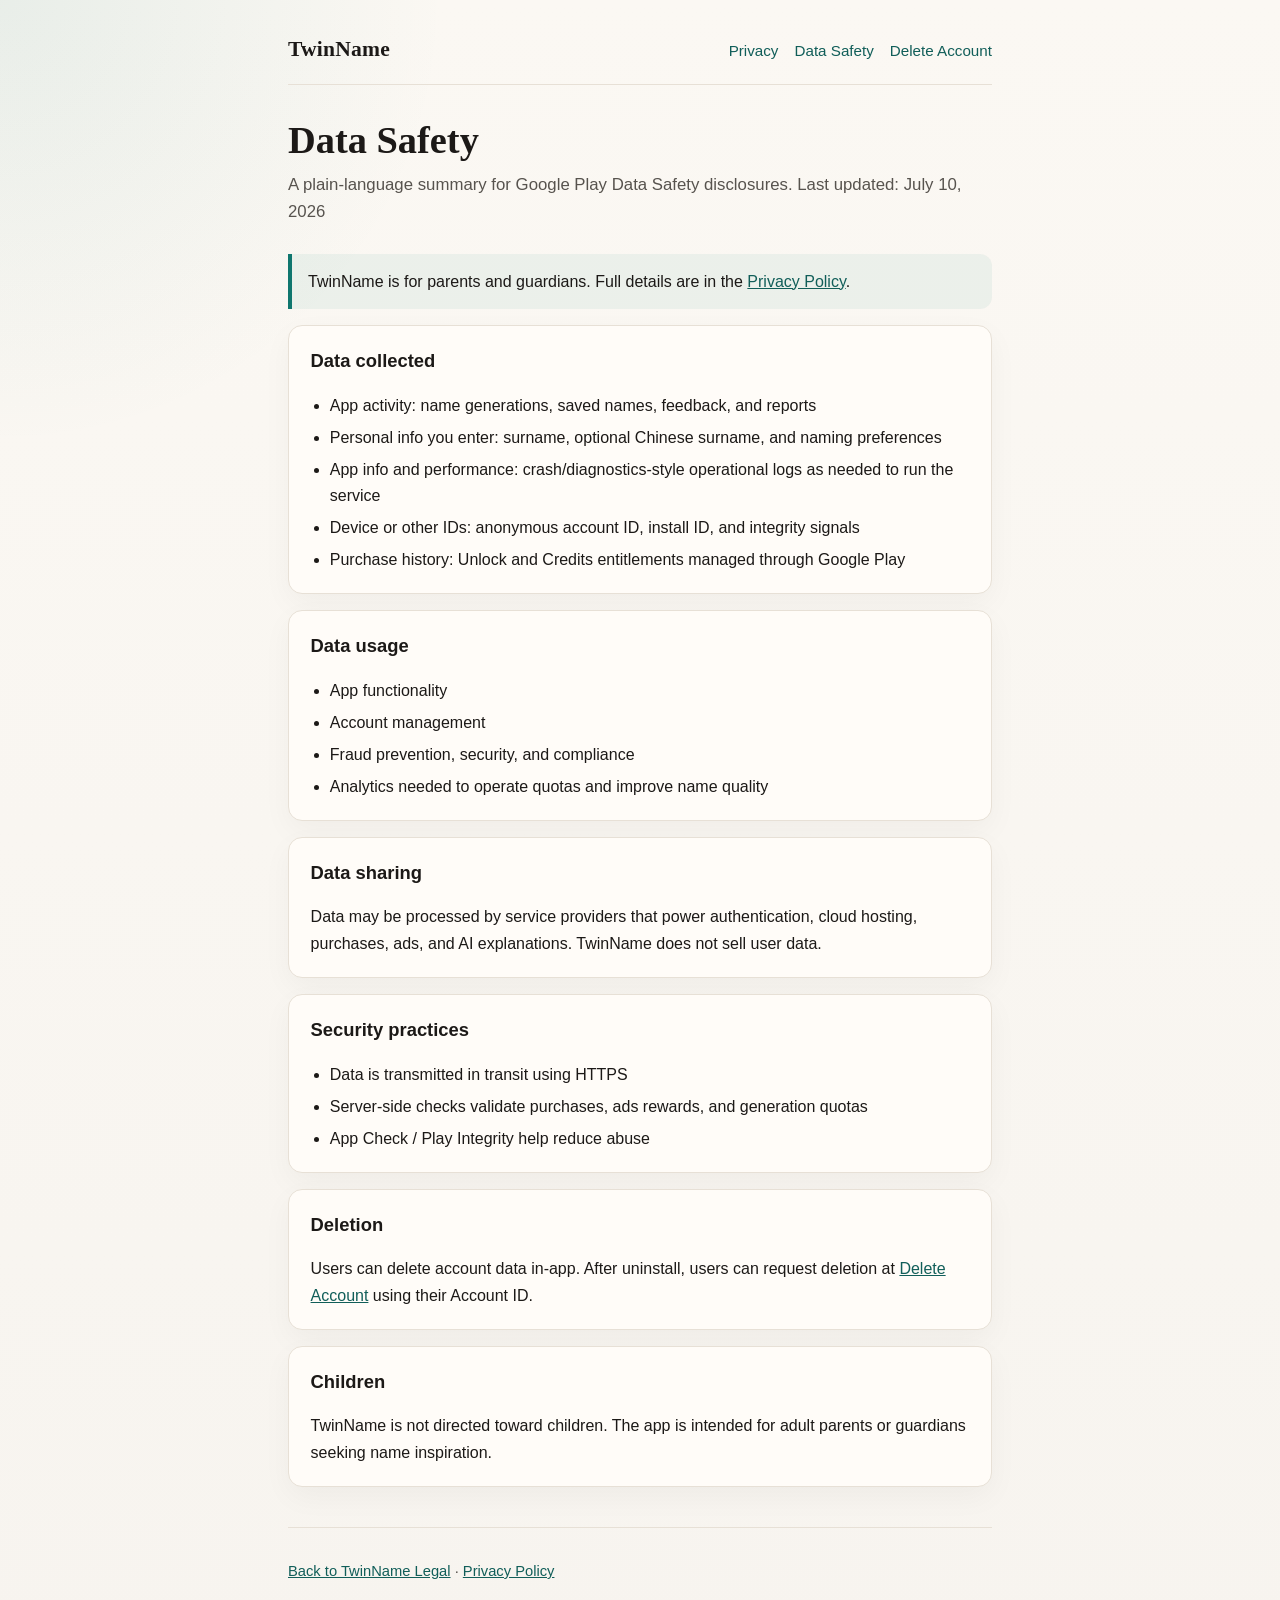
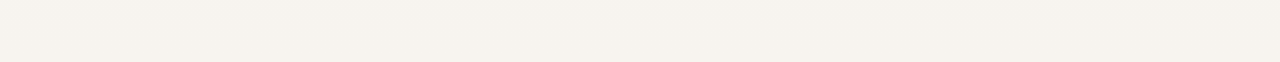
==== data-safety/index.html @ 8caa8a8e "第一次提交" ====
<!DOCTYPE html>
<html lang="en">
<head>
  <meta charset="utf-8">
  <meta name="viewport" content="width=device-width, initial-scale=1">
  <title>Data Safety · TwinName</title>
  <meta name="description" content="Google Play Data Safety summary for TwinName.">
  <link rel="stylesheet" href="../styles.css">
</head>
<body>
  <div class="wrap">
    <header class="site-header">
      <a class="brand" href="../">TwinName</a>
      <nav class="nav" aria-label="Legal pages">
        <a href="../privacy/">Privacy</a>
        <a href="../data-safety/">Data Safety</a>
        <a href="../delete-account/">Delete Account</a>
      </nav>
    </header>

    <section class="hero">
      <h1>Data Safety</h1>
      <p class="lede">A plain-language summary for Google Play Data Safety disclosures. Last updated: July 10, 2026</p>
    </section>

    <div class="notice">
      TwinName is for parents and guardians. Full details are in the <a href="../privacy/">Privacy Policy</a>.
    </div>

    <article class="card">
      <h2>Data collected</h2>
      <ul>
        <li>App activity: name generations, saved names, feedback, and reports</li>
        <li>Personal info you enter: surname, optional Chinese surname, and naming preferences</li>
        <li>App info and performance: crash/diagnostics-style operational logs as needed to run the service</li>
        <li>Device or other IDs: anonymous account ID, install ID, and integrity signals</li>
        <li>Purchase history: Unlock and Credits entitlements managed through Google Play</li>
      </ul>
    </article>

    <article class="card">
      <h2>Data usage</h2>
      <ul>
        <li>App functionality</li>
        <li>Account management</li>
        <li>Fraud prevention, security, and compliance</li>
        <li>Analytics needed to operate quotas and improve name quality</li>
      </ul>
    </article>

    <article class="card">
      <h2>Data sharing</h2>
      <p>
        Data may be processed by service providers that power authentication, cloud hosting, purchases, ads, and AI explanations.
        TwinName does not sell user data.
      </p>
    </article>

    <article class="card">
      <h2>Security practices</h2>
      <ul>
        <li>Data is transmitted in transit using HTTPS</li>
        <li>Server-side checks validate purchases, ads rewards, and generation quotas</li>
        <li>App Check / Play Integrity help reduce abuse</li>
      </ul>
    </article>

    <article class="card">
      <h2>Deletion</h2>
      <p>
        Users can delete account data in-app. After uninstall, users can request deletion at
        <a href="../delete-account/">Delete Account</a> using their Account ID.
      </p>
    </article>

    <article class="card">
      <h2>Children</h2>
      <p>
        TwinName is not directed toward children. The app is intended for adult parents or guardians seeking name inspiration.
      </p>
    </article>

    <footer class="site-footer">
      <p><a href="../">Back to TwinName Legal</a> · <a href="../privacy/">Privacy Policy</a></p>
    </footer>
  </div>
</body>
</html>
---- styles.css ----
:root {
  --bg: #f7f4ef;
  --ink: #1c1917;
  --muted: #57534e;
  --line: #e7e0d6;
  --card: #fffcf8;
  --accent: #0f766e;
  --accent-dark: #115e59;
  --danger: #9f1239;
  --radius: 14px;
  --max: 44rem;
  --font-sans: "Segoe UI", "Helvetica Neue", Arial, sans-serif;
  --font-display: Georgia, "Times New Roman", serif;
}

* {
  box-sizing: border-box;
}

html {
  scroll-behavior: smooth;
}

body {
  margin: 0;
  color: var(--ink);
  background:
    radial-gradient(circle at top left, rgba(15, 118, 110, 0.08), transparent 28rem),
    linear-gradient(180deg, #fbf8f3 0%, var(--bg) 100%);
  font-family: var(--font-sans);
  line-height: 1.65;
}

a {
  color: var(--accent-dark);
}

a:hover {
  color: var(--accent);
}

.wrap {
  width: min(100% - 2rem, var(--max));
  margin: 0 auto;
  padding: 2rem 0 4rem;
}

.site-header {
  display: flex;
  flex-wrap: wrap;
  gap: 0.75rem 1.25rem;
  align-items: baseline;
  justify-content: space-between;
  margin-bottom: 2rem;
  padding-bottom: 1rem;
  border-bottom: 1px solid var(--line);
}

.brand {
  font-family: var(--font-display);
  font-size: 1.35rem;
  font-weight: 700;
  letter-spacing: 0.01em;
  text-decoration: none;
  color: var(--ink);
}

.nav {
  display: flex;
  flex-wrap: wrap;
  gap: 0.85rem 1rem;
  font-size: 0.95rem;
}

.nav a {
  text-decoration: none;
}

.hero {
  margin: 0 0 1.75rem;
}

.hero h1 {
  margin: 0 0 0.5rem;
  font-family: var(--font-display);
  font-size: clamp(1.8rem, 4vw, 2.4rem);
  line-height: 1.2;
}

.hero p,
.lede {
  margin: 0;
  color: var(--muted);
  font-size: 1.05rem;
}

.card {
  background: var(--card);
  border: 1px solid var(--line);
  border-radius: var(--radius);
  padding: 1.25rem 1.35rem;
  box-shadow: 0 10px 30px rgba(28, 25, 23, 0.04);
}

.card + .card {
  margin-top: 1rem;
}

.card h2 {
  margin: 0 0 0.65rem;
  font-size: 1.15rem;
}

.card p:last-child,
.card ul:last-child {
  margin-bottom: 0;
}

ul {
  padding-left: 1.2rem;
}

li + li {
  margin-top: 0.35rem;
}

.meta {
  margin: 1rem 0 0;
  color: var(--muted);
  font-size: 0.92rem;
}

.site-footer {
  margin-top: 2.5rem;
  padding-top: 1rem;
  border-top: 1px solid var(--line);
  color: var(--muted);
  font-size: 0.92rem;
}

.grid {
  display: grid;
  gap: 1rem;
}

@media (min-width: 720px) {
  .grid.home {
    grid-template-columns: repeat(3, 1fr);
  }
}

.grid a.card {
  text-decoration: none;
  color: inherit;
  transition: transform 0.15s ease, border-color 0.15s ease;
}

.grid a.card:hover {
  transform: translateY(-2px);
  border-color: #cbd5d1;
}

.grid a.card strong {
  display: block;
  margin-bottom: 0.35rem;
  font-size: 1.05rem;
}

.grid a.card span {
  color: var(--muted);
  font-size: 0.95rem;
}

label {
  display: block;
  margin: 0 0 0.35rem;
  font-weight: 600;
  font-size: 0.95rem;
}

.field {
  margin-bottom: 1rem;
}

input,
textarea {
  width: 100%;
  border: 1px solid #d6d3d1;
  border-radius: 10px;
  padding: 0.75rem 0.85rem;
  font: inherit;
  background: #fff;
}

input:focus,
textarea:focus {
  outline: 2px solid rgba(15, 118, 110, 0.35);
  border-color: var(--accent);
}

.hint {
  margin: 0.35rem 0 0;
  color: var(--muted);
  font-size: 0.88rem;
}

.actions {
  display: flex;
  flex-wrap: wrap;
  gap: 0.75rem;
  margin-top: 1.25rem;
}

button,
.button {
  appearance: none;
  border: 0;
  border-radius: 999px;
  padding: 0.8rem 1.2rem;
  background: var(--accent);
  color: #fff;
  font: inherit;
  font-weight: 600;
  cursor: pointer;
  text-decoration: none;
}

button:hover,
.button:hover {
  background: var(--accent-dark);
}

.button.secondary {
  background: transparent;
  color: var(--accent-dark);
  border: 1px solid #99b4af;
}

.notice {
  border-left: 4px solid var(--accent);
  background: rgba(15, 118, 110, 0.06);
  padding: 0.9rem 1rem;
  border-radius: 0 12px 12px 0;
  margin: 1rem 0;
}

.notice.warning {
  border-left-color: var(--danger);
  background: rgba(159, 18, 57, 0.06);
}

.disclaimer {
  font-size: 0.95rem;
  color: var(--muted);
}
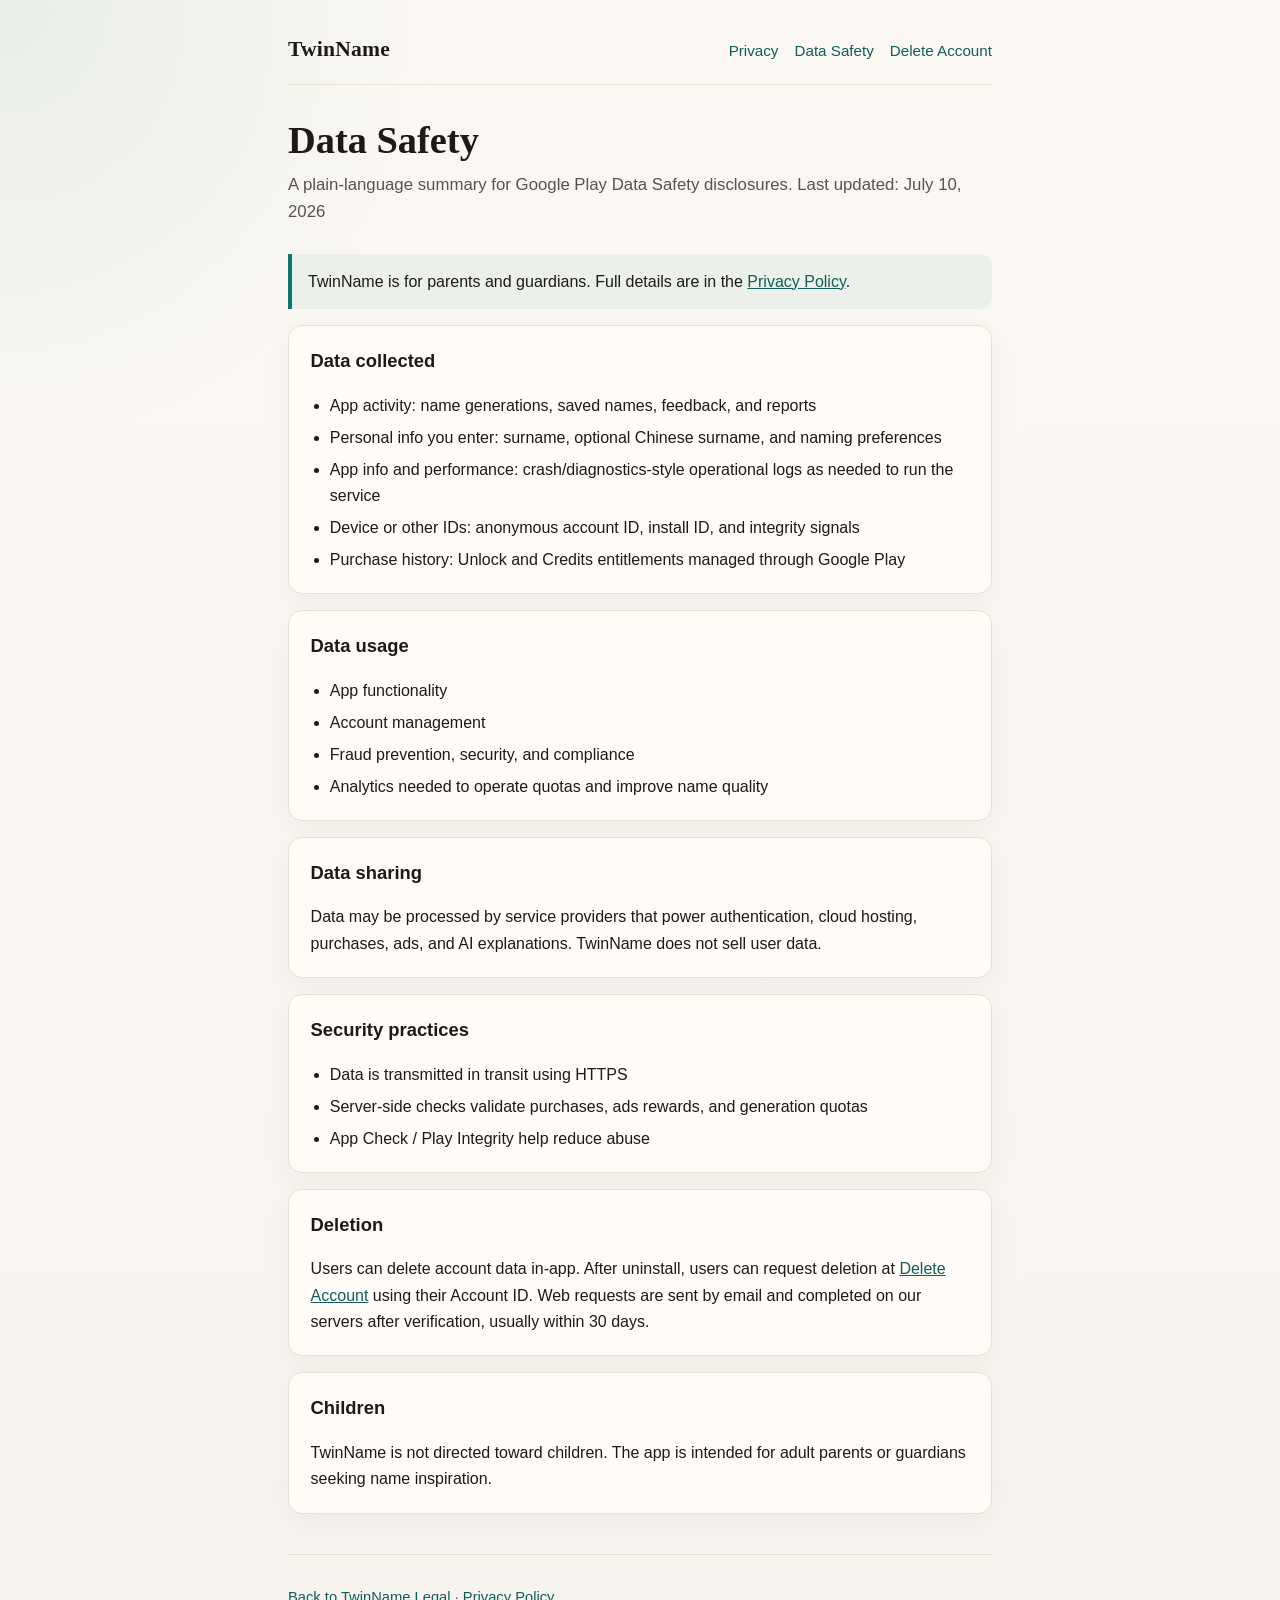
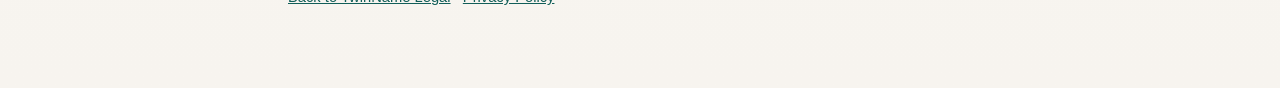
==== commit c9ee96e5: "feat： 隐私修改" ====
--- a/data-safety/index.html
+++ b/data-safety/index.html
@@ -70,6 +70,7 @@
       <p>
         Users can delete account data in-app. After uninstall, users can request deletion at
         <a href="../delete-account/">Delete Account</a> using their Account ID.
+        Web requests are sent by email and completed on our servers after verification, usually within 30 days.
       </p>
     </article>
 
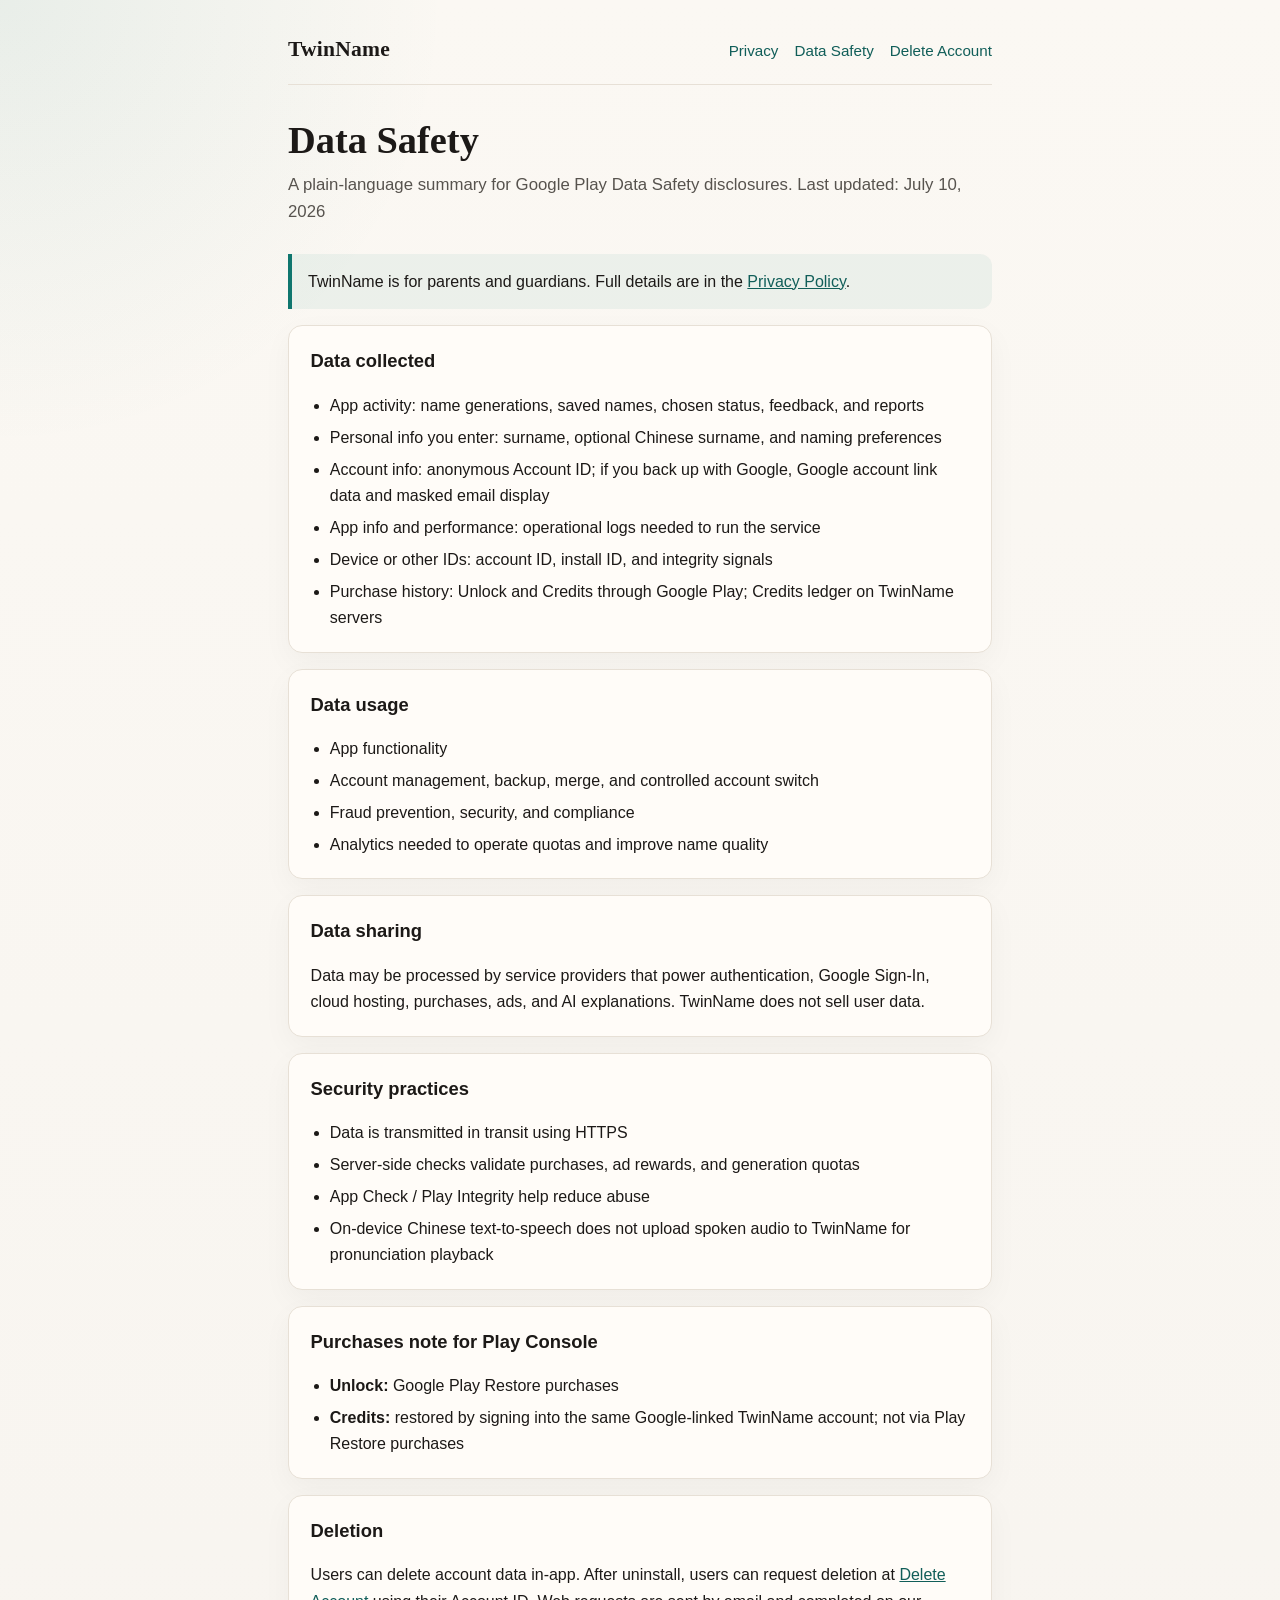
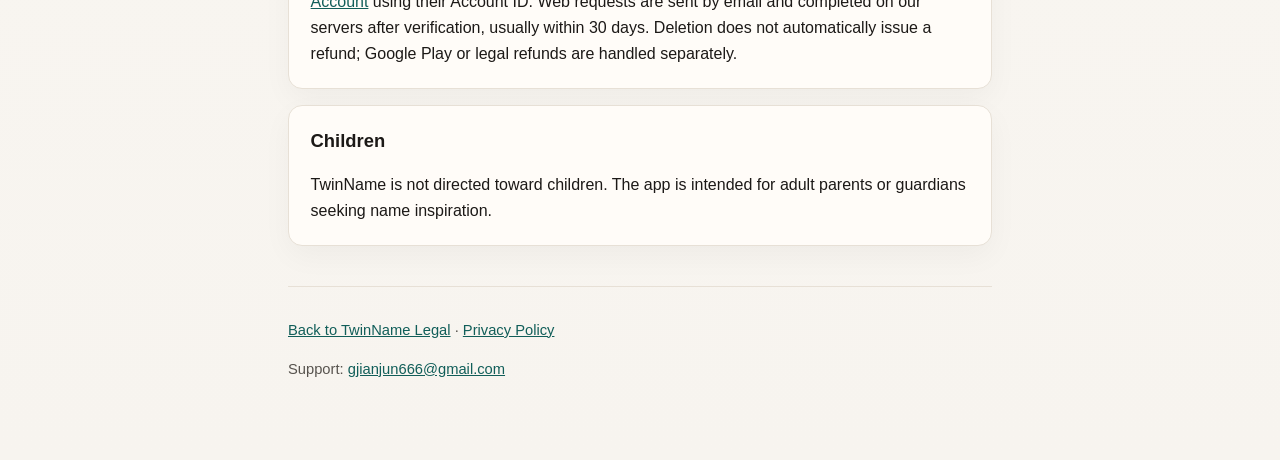
==== commit 22d1af7e: "feat: 修改" ====
--- a/data-safety/index.html
+++ b/data-safety/index.html
@@ -30,11 +30,12 @@
     <article class="card">
       <h2>Data collected</h2>
       <ul>
-        <li>App activity: name generations, saved names, feedback, and reports</li>
+        <li>App activity: name generations, saved names, chosen status, feedback, and reports</li>
         <li>Personal info you enter: surname, optional Chinese surname, and naming preferences</li>
-        <li>App info and performance: crash/diagnostics-style operational logs as needed to run the service</li>
-        <li>Device or other IDs: anonymous account ID, install ID, and integrity signals</li>
-        <li>Purchase history: Unlock and Credits entitlements managed through Google Play</li>
+        <li>Account info: anonymous Account ID; if you back up with Google, Google account link data and masked email display</li>
+        <li>App info and performance: operational logs needed to run the service</li>
+        <li>Device or other IDs: account ID, install ID, and integrity signals</li>
+        <li>Purchase history: Unlock and Credits through Google Play; Credits ledger on TwinName servers</li>
       </ul>
     </article>
 
@@ -42,7 +43,7 @@
       <h2>Data usage</h2>
       <ul>
         <li>App functionality</li>
-        <li>Account management</li>
+        <li>Account management, backup, merge, and controlled account switch</li>
         <li>Fraud prevention, security, and compliance</li>
         <li>Analytics needed to operate quotas and improve name quality</li>
       </ul>
@@ -51,8 +52,8 @@
     <article class="card">
       <h2>Data sharing</h2>
       <p>
-        Data may be processed by service providers that power authentication, cloud hosting, purchases, ads, and AI explanations.
-        TwinName does not sell user data.
+        Data may be processed by service providers that power authentication, Google Sign-In, cloud hosting,
+        purchases, ads, and AI explanations. TwinName does not sell user data.
       </p>
     </article>
 
@@ -60,8 +61,17 @@
       <h2>Security practices</h2>
       <ul>
         <li>Data is transmitted in transit using HTTPS</li>
-        <li>Server-side checks validate purchases, ads rewards, and generation quotas</li>
+        <li>Server-side checks validate purchases, ad rewards, and generation quotas</li>
         <li>App Check / Play Integrity help reduce abuse</li>
+        <li>On-device Chinese text-to-speech does not upload spoken audio to TwinName for pronunciation playback</li>
+      </ul>
+    </article>
+
+    <article class="card">
+      <h2>Purchases note for Play Console</h2>
+      <ul>
+        <li><strong>Unlock:</strong> Google Play Restore purchases</li>
+        <li><strong>Credits:</strong> restored by signing into the same Google-linked TwinName account; not via Play Restore purchases</li>
       </ul>
     </article>
 
@@ -71,6 +81,7 @@
         Users can delete account data in-app. After uninstall, users can request deletion at
         <a href="../delete-account/">Delete Account</a> using their Account ID.
         Web requests are sent by email and completed on our servers after verification, usually within 30 days.
+        Deletion does not automatically issue a refund; Google Play or legal refunds are handled separately.
       </p>
     </article>
 
@@ -83,6 +94,7 @@
 
     <footer class="site-footer">
       <p><a href="../">Back to TwinName Legal</a> · <a href="../privacy/">Privacy Policy</a></p>
+      <p>Support: <a href="mailto:gjianjun666@gmail.com">gjianjun666@gmail.com</a></p>
     </footer>
   </div>
 </body>
